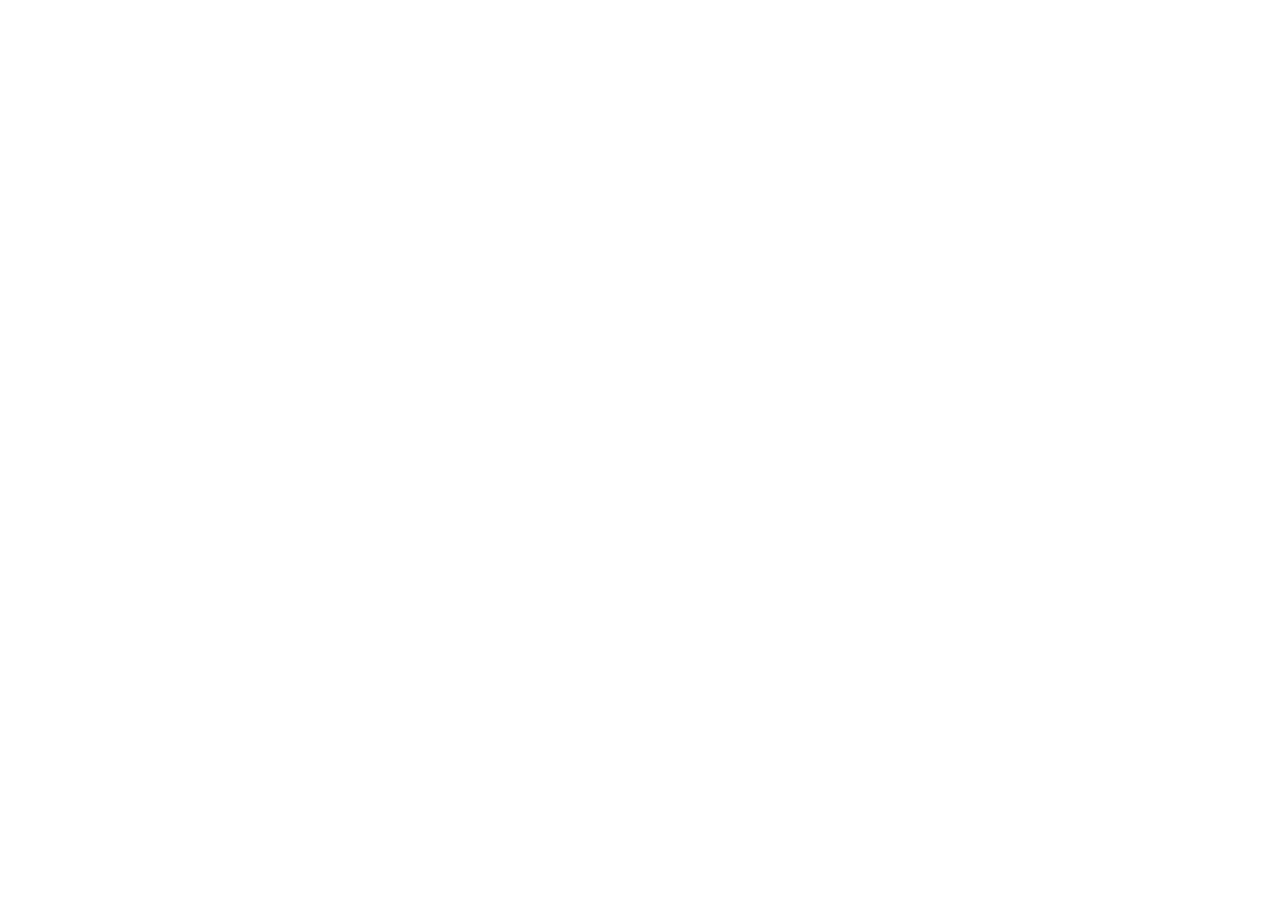
==== views/contacto.html @ 377fd37d "primer commit" ====
<!DOCTYPE html>
<html lang="es">
<head>
    <meta charset="UTF-8">
    <meta name="viewport" content="width=device-width, initial-scale=1.0">
    <title>KFTROS - Contacto</title>
</head>
<body>
    
</body>
</html>
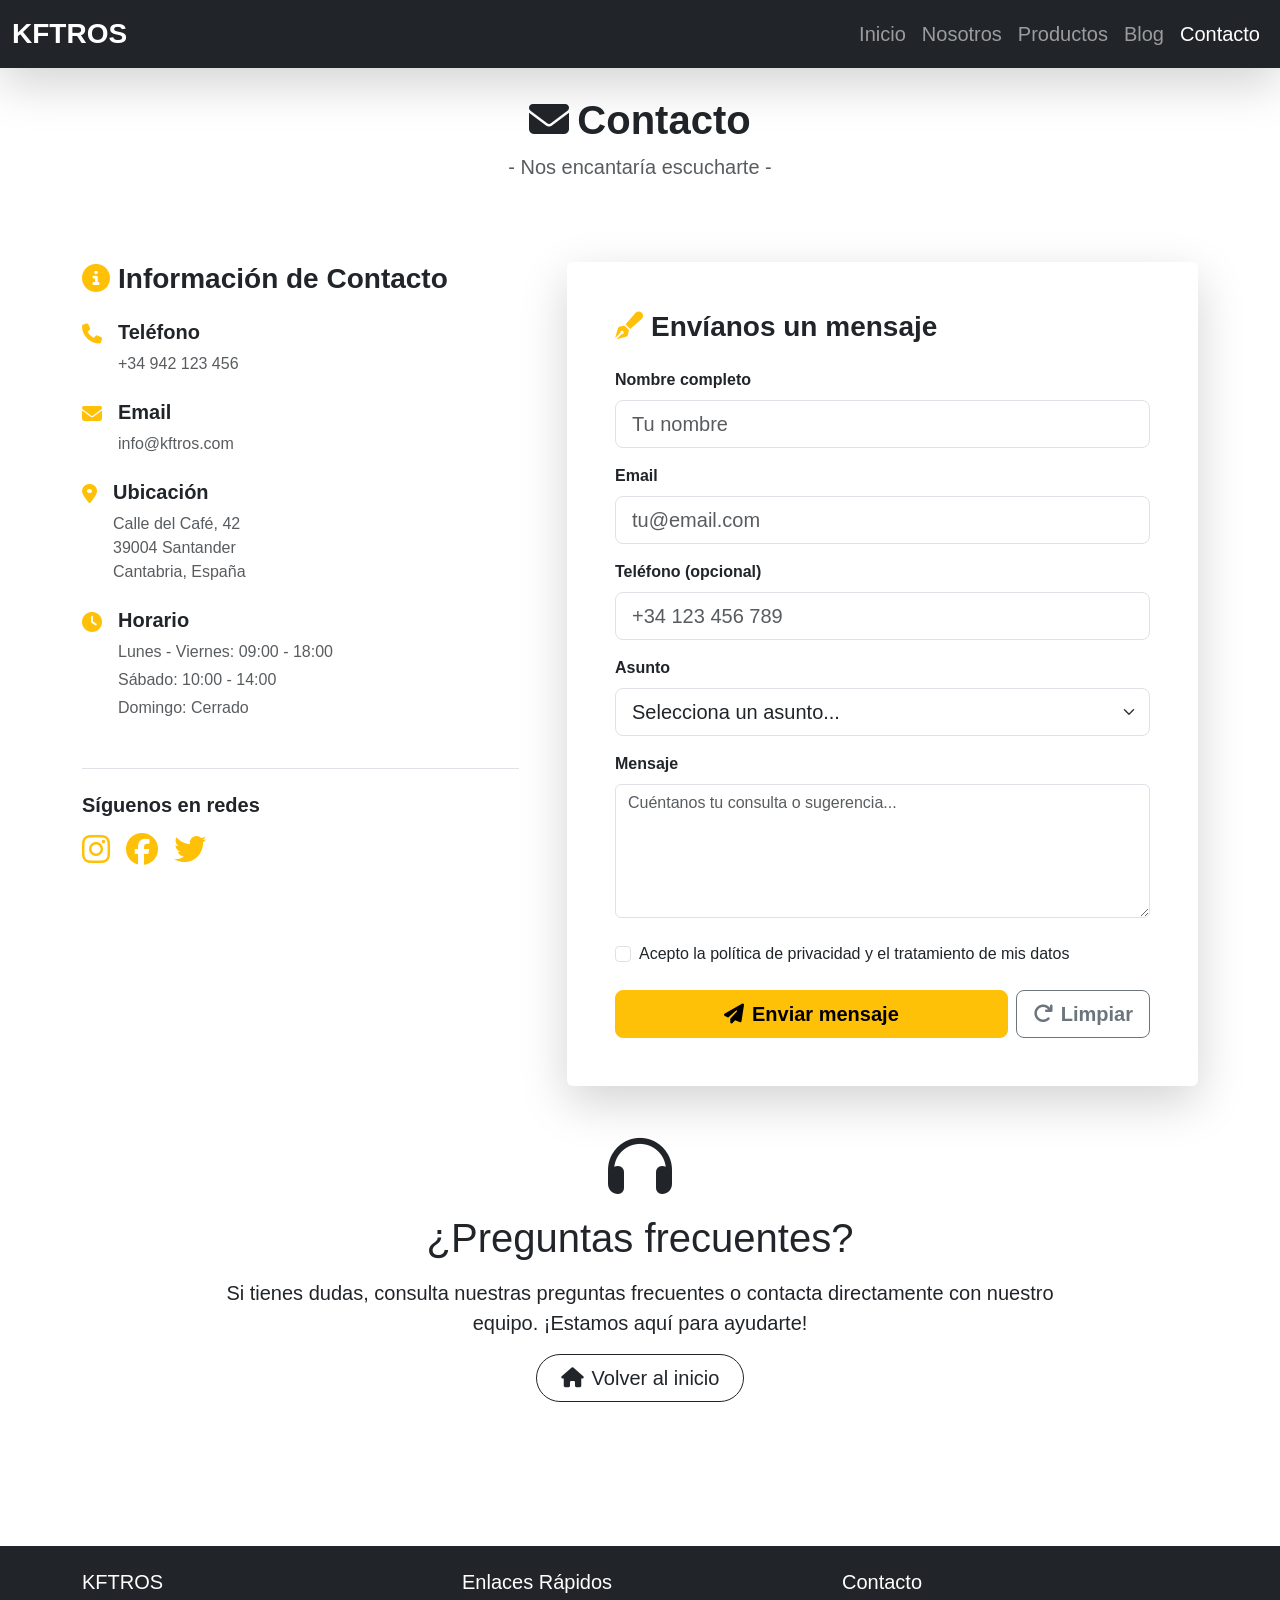
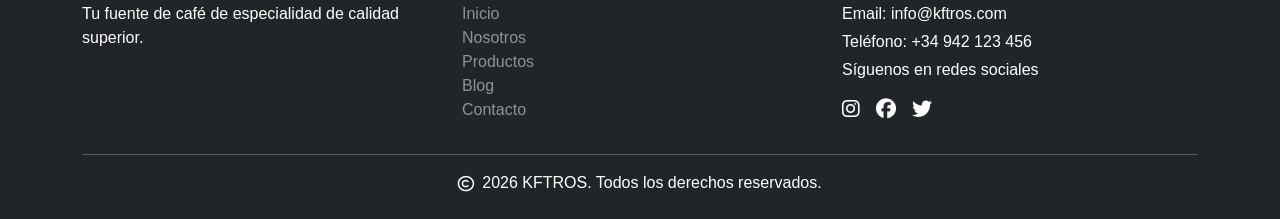
==== commit 70ac208d: "subimos proyecto a falta de mejorar responsive" ====
--- a/views/contacto.html
+++ b/views/contacto.html
@@ -3,9 +3,276 @@
 <head>
     <meta charset="UTF-8">
     <meta name="viewport" content="width=device-width, initial-scale=1.0">
+    <meta http-equiv="X-UA-Compatible" content="ie=edge"/>
     <title>KFTROS - Contacto</title>
+    <!-- Bootstrap CSS -->
+    <link href="https://cdn.jsdelivr.net/npm/bootstrap@5.3.0/dist/css/bootstrap.min.css" rel="stylesheet"/>
+    <!-- Font Awesome CSS -->
+    <link rel="stylesheet" href="https://cdnjs.cloudflare.com/ajax/libs/font-awesome/6.4.0/css/all.min.css"/>
+    <!-- ESTILOS CSS -->
+    <link href="../css/estilos.css" rel="stylesheet"/>
 </head>
 <body>
-    
+    <!-- Navbar -->
+    <header>
+        <nav class="navbar navbar-expand-lg navbar-dark bg-dark text-white shadow-lg fixed-top">
+            <div class="container-fluid">
+                <a class="navbar-brand fw-bold fs-3" href="/">KFTROS</a>
+                <button class="navbar-toggler" type="button" data-bs-toggle="collapse" data-bs-target="#navbarNav"
+                        aria-controls="navbarNav" aria-expanded="false" aria-label="Toggle navigation">
+                    <span class="navbar-toggler-icon"></span>
+                </button>
+                <div class="collapse navbar-collapse" id="navbarNav">
+                    <ul class="navbar-nav ms-auto">
+                        <li class="nav-item">
+                            <a class="nav-link fs-5" href="/">Inicio</a>
+                        </li>
+                        <li class="nav-item">
+                            <a class="nav-link fs-5" href="../xml/nosotros.xml">Nosotros</a>
+                        </li>
+                        <li class="nav-item">
+                            <a class="nav-link fs-5" href="../xml/productos.xml">Productos</a>
+                        </li>
+                        <li class="nav-item">
+                            <a class="nav-link fs-5" href="../xml/blog_cafe.xml">Blog</a>
+                        </li>
+                        <li class="nav-item">
+                            <a class="nav-link active fs-5" aria-current="page" href="contacto.html">Contacto</a>
+                        </li>
+                    </ul>
+                </div>
+            </div>
+        </nav>
+    </header>
+
+    <!-- Main -->
+    <main class="min-vh-100 pt-5">
+        <!-- Sección de introducción -->
+        <div class="container">
+            <div class="text-center mb-5 pt-5 pb-3">
+                <h1 class="fw-bold fs-1">
+                    <i class="fas fa-envelope me-2"></i>Contacto
+                </h1>
+                <p class="text-muted fs-5">- Nos encantaría escucharte -</p>
+            </div>
+        </div>
+
+        <!-- Sección de contacto -->
+        <div class="container my-5">
+            <div class="row g-5">
+                <!-- Datos de contacto a la izquierda -->
+                <div class="col-lg-5">
+                    <div class="mb-5">
+                        <h3 class="fw-bold mb-4">
+                            <i class="fas fa-info-circle me-2 text-warning"></i>Información de Contacto
+                        </h3>
+                        
+                        <!-- Teléfono -->
+                        <div class="mb-4">
+                            <div class="d-flex align-items-start">
+                                <i class="fas fa-phone me-3 mt-1 text-warning fs-5"></i>
+                                <div>
+                                    <h5 class="fw-bold mb-2">Teléfono</h5>
+                                    <p class="text-muted mb-0">+34 942 123 456</p>
+                                </div>
+                            </div>
+                        </div>
+
+                        <!-- Email -->
+                        <div class="mb-4">
+                            <div class="d-flex align-items-start">
+                                <i class="fas fa-envelope me-3 mt-1 text-warning fs-5"></i>
+                                <div>
+                                    <h5 class="fw-bold mb-2">Email</h5>
+                                    <p class="text-muted mb-0">info@kftros.com</p>
+                                </div>
+                            </div>
+                        </div>
+
+                        <!-- Ubicación -->
+                        <div class="mb-4">
+                            <div class="d-flex align-items-start">
+                                <i class="fas fa-map-marker-alt me-3 mt-1 text-warning fs-5"></i>
+                                <div>
+                                    <h5 class="fw-bold mb-2">Ubicación</h5>
+                                    <p class="text-muted mb-0">
+                                        Calle del Café, 42<br>
+                                        39004 Santander<br>
+                                        Cantabria, España
+                                    </p>
+                                </div>
+                            </div>
+                        </div>
+
+                        <!-- Horario -->
+                        <div class="mb-4">
+                            <div class="d-flex align-items-start">
+                                <i class="fas fa-clock me-3 mt-1 text-warning fs-5"></i>
+                                <div>
+                                    <h5 class="fw-bold mb-2">Horario</h5>
+                                    <p class="text-muted mb-1">Lunes - Viernes: 09:00 - 18:00</p>
+                                    <p class="text-muted mb-1">Sábado: 10:00 - 14:00</p>
+                                    <p class="text-muted mb-0">Domingo: Cerrado</p>
+                                </div>
+                            </div>
+                        </div>
+                    </div>
+
+                    <!-- Redes sociales -->
+                    <div class="mt-5 pt-4 border-top">
+                        <h5 class="fw-bold mb-3">Síguenos en redes</h5>
+                        <ul class="list-unstyled d-flex gap-3">
+                            <li>
+                                <a href="#" class="text-decoration-none text-warning" title="Instagram">
+                                    <i class="fa-brands fa-instagram fa-2x"></i>
+                                </a>
+                            </li>
+                            <li>
+                                <a href="#" class="text-decoration-none text-warning" title="Facebook">
+                                    <i class="fa-brands fa-facebook fa-2x"></i>
+                                </a>
+                            </li>
+                            <li>
+                                <a href="#" class="text-decoration-none text-warning" title="Twitter">
+                                    <i class="fa-brands fa-twitter fa-2x"></i>
+                                </a>
+                            </li>
+                        </ul>
+                    </div>
+                </div>
+
+                <!-- Formulario a la derecha -->
+                <div class="col-lg-7">
+                    <div class="card border-0 shadow-lg">
+                        <div class="card-body p-5">
+                            <h3 class="fw-bold mb-4">
+                                <i class="fas fa-pen-fancy me-2 text-warning"></i>Envíanos un mensaje
+                            </h3>
+
+                            <form>
+                                <!-- Nombre -->
+                                <div class="mb-3">
+                                    <label for="nombre" class="form-label fw-bold">Nombre completo</label>
+                                    <input type="text" class="form-control form-control-lg" id="nombre" placeholder="Tu nombre" required>
+                                </div>
+
+                                <!-- Email -->
+                                <div class="mb-3">
+                                    <label for="email" class="form-label fw-bold">Email</label>
+                                    <input type="email" class="form-control form-control-lg" id="email" placeholder="tu@email.com" pattern="[a-z0-9._%+-]+@[a-z0-9.-]+\.[a-z]{2,}$" required>
+                                </div>
+
+                                <!-- Teléfono -->
+                                <div class="mb-3">
+                                    <label for="telefono" class="form-label fw-bold">Teléfono (opcional)</label>
+                                    <input type="tel" class="form-control form-control-lg" id="telefono" pattern="^\+?(\d{2,3})?[\d\s]{8,15}$" placeholder="+34 123 456 789">
+                                </div>
+
+                                <!-- Asunto -->
+                                <div class="mb-3">
+                                    <label for="asunto" class="form-label fw-bold">Asunto</label>
+                                    <select class="form-select form-select-lg" id="asunto" required>
+                                        <option value="">Selecciona un asunto...</option>
+                                        <option value="consulta">Consulta sobre productos</option>
+                                        <option value="suscripcion">Información de suscripciones</option>
+                                        <option value="colaboracion">Colaboración/Blog</option>
+                                        <option value="reclamacion">Reclamación o sugerencia</option>
+                                        <option value="otro">Otro</option>
+                                    </select>
+                                </div>
+
+                                <!-- Mensaje -->
+                                <div class="mb-4">
+                                    <label for="mensaje" class="form-label fw-bold">Mensaje</label>
+                                    <textarea class="form-control" id="mensaje" rows="5" placeholder="Cuéntanos tu consulta o sugerencia..." required></textarea>
+                                </div>
+
+                                <!-- Checkbox términos -->
+                                <div class="mb-4">
+                                    <div class="form-check">
+                                        <input class="form-check-input" type="checkbox" id="terminos" required>
+                                        <label class="form-check-label" for="terminos">
+                                            Acepto la política de privacidad y el tratamiento de mis datos
+                                        </label>
+                                    </div>
+                                </div>
+
+                                <!-- Botones -->
+                                <div class="d-grid gap-2 d-md-flex">
+                                    <button type="submit" class="btn btn-warning btn-lg fw-bold flex-md-grow-1">
+                                        <i class="fas fa-paper-plane me-2"></i>Enviar mensaje
+                                    </button>
+                                    <button type="reset" class="btn btn-outline-secondary btn-lg fw-bold">
+                                        <i class="fas fa-redo me-2"></i>Limpiar
+                                    </button>
+                                </div>
+                            </form>
+                        </div>
+                    </div>
+                </div>
+            </div>
+        </div>
+
+        <!-- CTA -->
+        <div class="container-fluid my-5">
+            <div class="text-center rounded-3">
+                <i class="fas fa-headphones mt-4 mb-3 d-block" style="font-size: 4rem;"></i>
+                <h1 class="mb-3">¿Preguntas frecuentes?</h1>
+                <p class="col-lg-8 mx-auto fs-5">
+                    Si tienes dudas, consulta nuestras preguntas frecuentes o contacta directamente con nuestro equipo. ¡Estamos aquí para ayudarte!
+                </p>
+                <div class="d-inline-flex gap-2 mb-5">
+                    <a href="/" class="btn btn-outline-dark btn-lg px-4 rounded-pill">
+                        <i class="fas fa-home me-2"></i>Volver al inicio
+                    </a>
+                </div>
+            </div>
+        </div>
+
+    </main>
+
+    <!-- Footer -->
+    <footer class="bg-dark text-white py-4 mt-5">
+        <div class="container">
+            <div class="row">
+                <div class="col-md-4">
+                    <h5>KFTROS</h5>
+                    <p>Tu fuente de café de especialidad de calidad superior.</p>
+                </div>
+                <div class="col-md-4">
+                    <h5>Enlaces Rápidos</h5>
+                    <ul class="list-unstyled">
+                        <li><a href="/" class="text-white-50 text-decoration-none">Inicio</a></li>
+                        <li><a href="../xml/nosotros.xml" class="text-white-50 text-decoration-none">Nosotros</a></li>
+                        <li><a href="../xml/productos.xml" class="text-white-50 text-decoration-none">Productos</a></li>
+                        <li><a href="../xml/blog_cafe.xml" class="text-white-50 text-decoration-none">Blog</a></li>
+                        <li><a href="contacto.html" class="text-white-50 text-decoration-none">Contacto</a></li>
+                    </ul>
+                </div>
+                <div class="col-md-4">
+                    <h5>Contacto</h5>
+                    <p class="mb-1">Email: info@kftros.com</p>
+                    <p class="mb-1">Teléfono: +34 942 123 456</p>
+                    <p>Síguenos en redes sociales</p>
+                    <ul class="list-unstyled d-flex gap-3">
+                        <li><a href="#" class="text-white text-decoration-none"><i
+                                    class="fa-brands fa-instagram fa-lg"></i></a></li>
+                        <li><a href="#" class="text-white text-decoration-none"><i
+                                    class="fa-brands fa-facebook fa-lg"></i></a></li>
+                        <li><a href="#" class="text-white text-decoration-none"><i
+                                    class="fa-brands fa-twitter fa-lg"></i></a></li>
+                    </ul>
+                </div>
+            </div>
+            <hr class="bg-white-50"></hr>
+            <div class="text-center d-flex align-items-center justify-content-center gap-2">
+                <i class="fa-regular fa-copyright"></i>
+                <p class="mb-0">2026 KFTROS. Todos los derechos reservados.</p>
+            </div>
+        </div>
+    </footer>
+
+    <!-- Bootstrap JS -->
+    <script src="https://cdn.jsdelivr.net/npm/bootstrap@5.3.0/dist/js/bootstrap.bundle.min.js"></script>
 </body>
 </html>
--- a/css/estilos.css
+++ b/css/estilos.css
@@ -0,0 +1,78 @@
+body, html {
+    font-family: 'Arial', sans-serif;
+    margin: 0;
+    padding: 0;
+    min-height: 100vh;
+    display: grid;
+    grid-template-rows: auto 1fr auto;
+}
+
+section{
+    min-height: 100vh;
+    min-width: 100%;
+}
+
+.body_index {
+    background-image: url('../assets/images/fondo_cafe.jpg');
+    background-size: cover;
+    background-position: center;
+    background-attachment: fixed;
+    background-repeat: no-repeat;
+    min-height: 100vh;
+    color: white;
+}
+
+.body_index::before {
+    content: "";
+    position: fixed;
+    top: 0;
+    left: 0;
+    width: 100%;
+    height: 100%;
+    background-color: rgba(0, 0, 0, 0.5);
+    z-index: -1;
+}
+
+
+/* Clase para color marrón en iconos */
+.text-brown {
+    color: #8b5a2b;
+}
+
+/* Efecto hover para tarjetas */
+.card-hover {
+    transition: all 0.3s ease;
+}
+
+.card-hover:hover {
+    transform: translateY(-10px);
+    box-shadow: 0 15px 40px rgba(0, 0, 0, 0.3) !important;
+}
+
+.card-hover:hover .text-brown {
+    color: #a0522d;
+}
+
+/* Estilos para el carrusel del equipo */
+.carousel-img {
+    height: 400px;
+    object-fit: cover;
+}
+
+/* Estilos para imagenes del blog */
+.blog-card-img {
+    width: 100%;
+    height: 100%;
+    object-fit: cover;
+    display: block;
+}
+
+/* Navbar del index con scroll */
+#navbar {
+    transition: all 0.3s ease;
+}
+
+#navbar.scrolled {
+    background-color: rgba(33, 37, 41, 0.95) !important;
+    box-shadow: 0 2px 10px rgba(0, 0, 0, 0.3);
+}
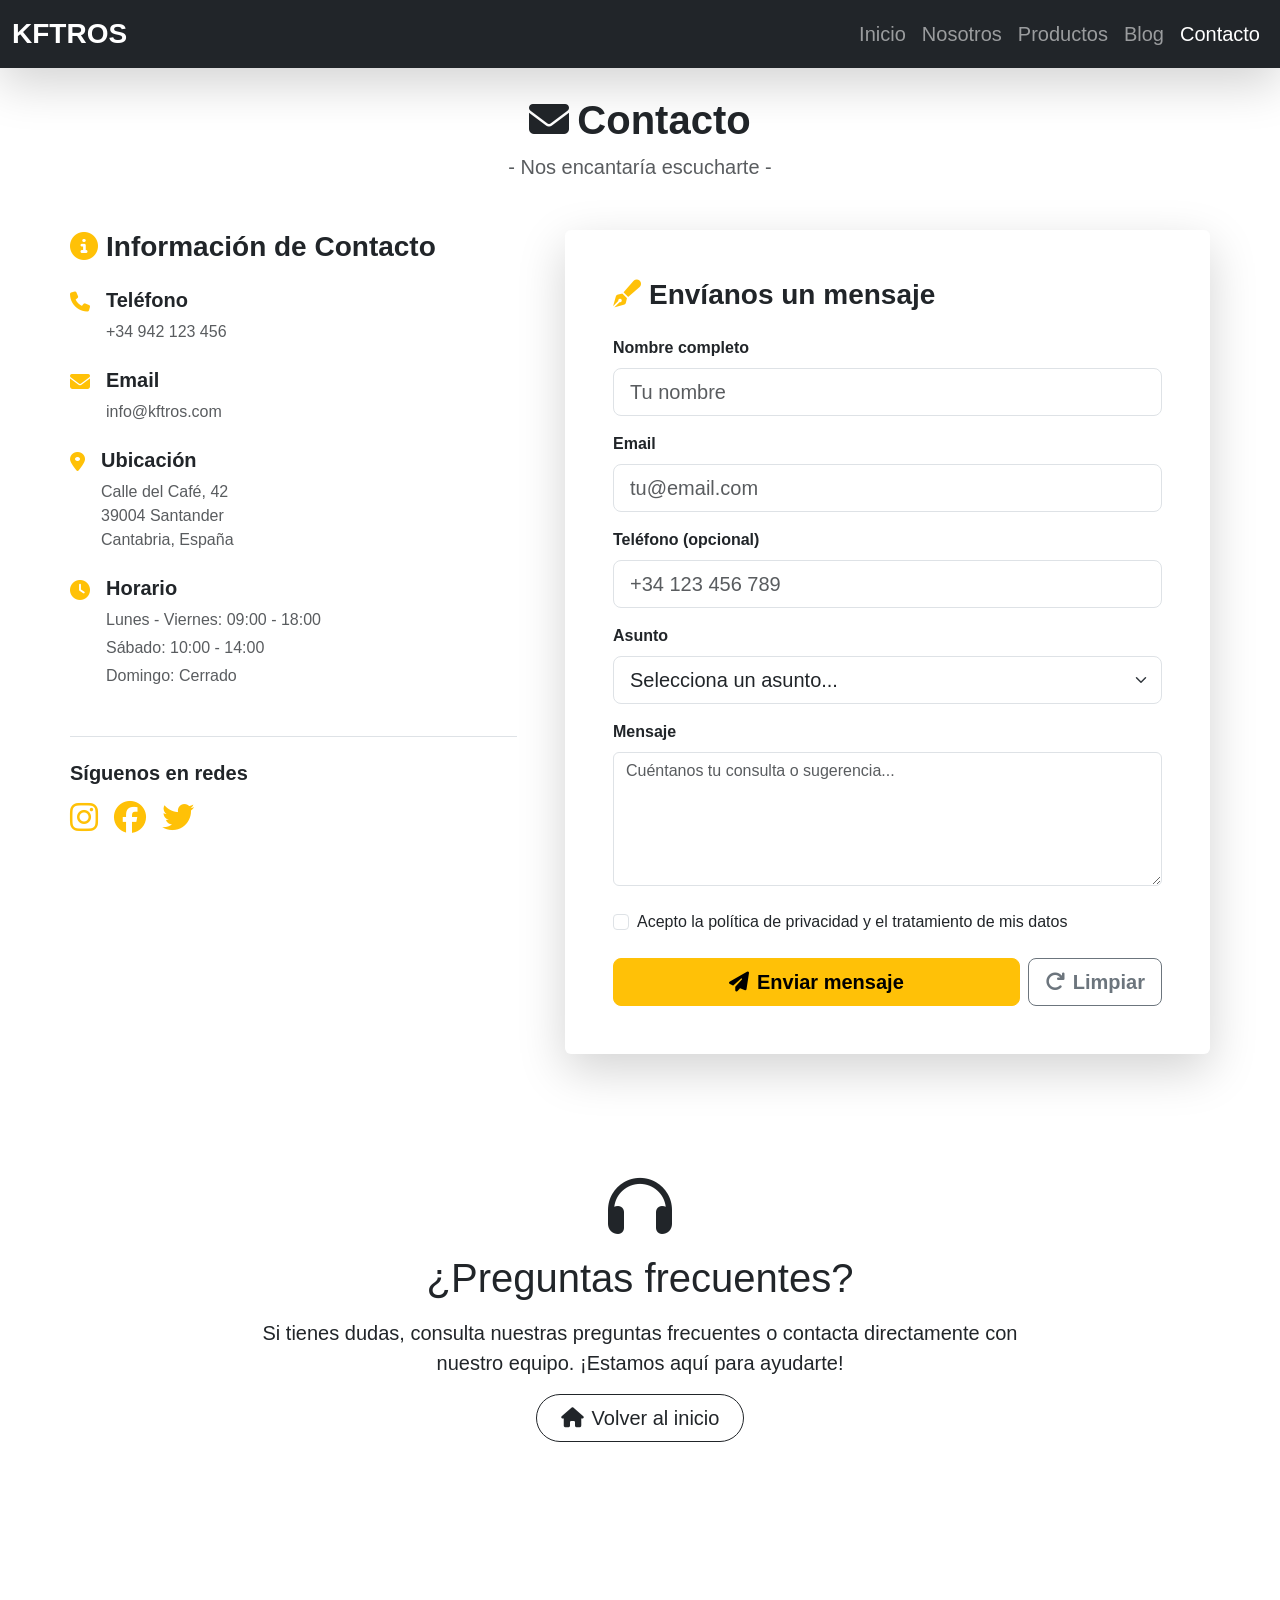
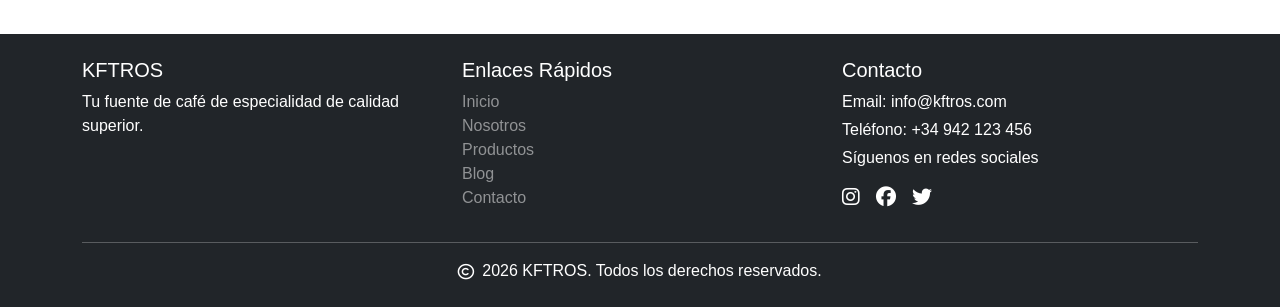
==== commit e6323dac: "mejoramos responsividad" ====
--- a/views/contacto.html
+++ b/views/contacto.html
@@ -46,10 +46,11 @@
     </header>
 
     <!-- Main -->
-    <main class="min-vh-100 pt-5">
-        <!-- Sección de introducción -->
-        <div class="container">
-            <div class="text-center mb-5 pt-5 pb-3">
+    <main>
+
+        <!-- titulo -->
+        <div class="container pt-5 mt-5">
+            <div class="text-center">
                 <h1 class="fw-bold fs-1">
                     <i class="fas fa-envelope me-2"></i>Contacto
                 </h1>
@@ -57,8 +58,8 @@
             </div>
         </div>
 
-        <!-- Sección de contacto -->
-        <div class="container my-5">
+        <!-- informacion -->
+        <div class="container my-5 p-5 p-lg-0">
             <div class="row g-5">
                 <!-- Datos de contacto a la izquierda -->
                 <div class="col-lg-5">
@@ -141,7 +142,7 @@
                     </div>
                 </div>
 
-                <!-- Formulario a la derecha -->
+                <!-- Formulario -->
                 <div class="col-lg-7">
                     <div class="card border-0 shadow-lg">
                         <div class="card-body p-5">
@@ -214,7 +215,7 @@
         </div>
 
         <!-- CTA -->
-        <div class="container-fluid my-5">
+        <div class="container-fluid p-5 my-5">
             <div class="text-center rounded-3">
                 <i class="fas fa-headphones mt-4 mb-3 d-block" style="font-size: 4rem;"></i>
                 <h1 class="mb-3">¿Preguntas frecuentes?</h1>
--- a/css/estilos.css
+++ b/css/estilos.css
@@ -1,16 +1,20 @@
-body, html {
+body {
     font-family: 'Arial', sans-serif;
     margin: 0;
     padding: 0;
     min-height: 100vh;
-    display: grid;
-    grid-template-rows: auto 1fr auto;
+    display: flex;
+    flex-direction: column;
 }
 
-section{
-    min-height: 100vh;
-    min-width: 100%;
+main {
+    flex-grow: 1;
 }
+
+
+/*******************************************************************************************************
+/********************************************      INDEX    *********************************************
+/*******************************************************************************************************/
 
 .body_index {
     background-image: url('../assets/images/fondo_cafe.jpg');
@@ -53,11 +57,31 @@
     color: #a0522d;
 }
 
+/* Navbar del index con scroll */
+#navbar {
+    transition: all 0.3s ease;
+}
+
+#navbar.scrolled {
+    background-color: rgba(33, 37, 41, 0.95) !important;
+    box-shadow: 0 2px 10px rgba(0, 0, 0, 0.3);
+}
+
+
+/*******************************************************************************************************
+/********************************************   NOSOTROS   *********************************************
+/*******************************************************************************************************/
+
 /* Estilos para el carrusel del equipo */
 .carousel-img {
     height: 400px;
     object-fit: cover;
 }
+
+
+/*******************************************************************************************************
+/********************************************      BLOG    *********************************************
+/*******************************************************************************************************/
 
 /* Estilos para imagenes del blog */
 .blog-card-img {
@@ -67,12 +91,9 @@
     display: block;
 }
 
-/* Navbar del index con scroll */
-#navbar {
-    transition: all 0.3s ease;
+/* Magia para móviles: Evita que la imagen sea gigante */
+@media (max-width: 767px) {
+    .blog-card-img {
+        height: 250px; /* Le ponemos un tope de altura solo en móviles */
+    }
 }
-
-#navbar.scrolled {
-    background-color: rgba(33, 37, 41, 0.95) !important;
-    box-shadow: 0 2px 10px rgba(0, 0, 0, 0.3);
-}
